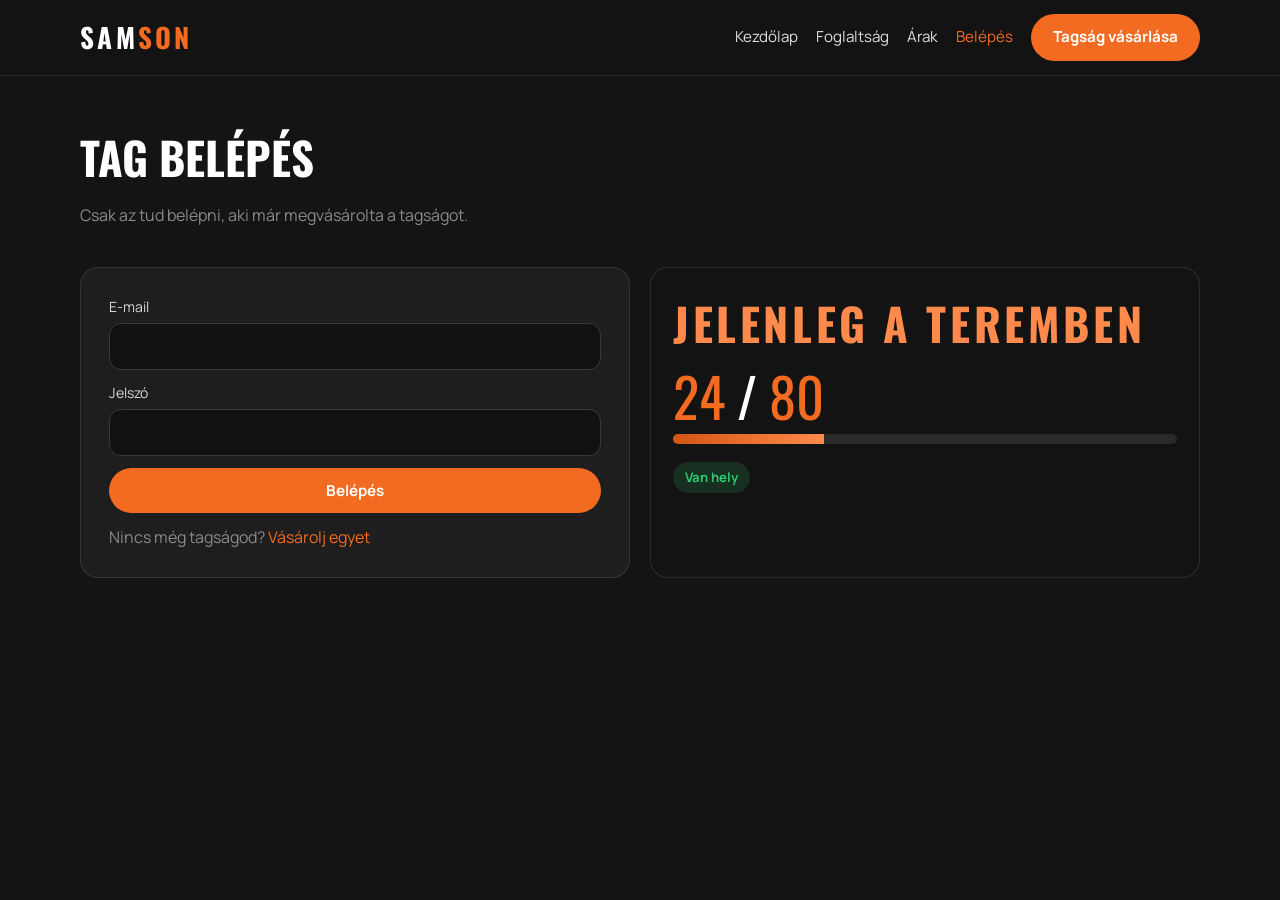
==== samson-gym/belepes.html @ 5b3808ea "1.0" ====
<!DOCTYPE html>
<html lang="hu">
  <head>
    <meta charset="UTF-8" />
    <meta name="viewport" content="width=device-width, initial-scale=1" />
    <title>Belépés | Samson</title>
    <link rel="preconnect" href="https://fonts.googleapis.com" />
    <link rel="preconnect" href="https://fonts.gstatic.com" crossorigin />
    <link
      href="https://fonts.googleapis.com/css2?family=Manrope:wght@400;600;700;800&family=Oswald:wght@500;700&display=swap"
      rel="stylesheet"
    />
    <link rel="stylesheet" href="css/style.css" />
  </head>
  <body>
    <header class="site-header">
      <div class="container header-inner">
        <a class="logo" href="index.html">SAM<span>SON</span></a>
        <nav>
          <a href="index.html">Kezdőlap</a>
          <a href="index.html#foglaltsag">Foglaltság</a>
          <a href="index.html#arak">Árak</a>
          <a class="active" href="belepes.html">Belépés</a>
          <a class="btn btn-primary" href="tagsag.html">Tagság vásárlása</a>
        </nav>
      </div>
    </header>

    <section class="page-hero">
      <div class="container">
        <h1 class="page-title">Tag belépés</h1>
        <p class="lead">Csak az tud belépni, aki már megvásárolta a tagságot.</p>
      </div>
    </section>

    <section class="section" style="padding-top: 0">
      <div class="container split">
        <form class="panel" id="login-form">
          <div id="login-alert" class="alert"></div>
          <label>E-mail
            <input name="email" type="email" required />
          </label>
          <label>Jelszó
            <input name="password" type="password" required />
          </label>
          <button class="btn btn-primary btn-block" type="submit">Belépés</button>
          <p class="lead" style="margin: 0">Nincs még tagságod? <a href="tagsag.html" style="color: var(--orange)">Vásárolj egyet</a></p>
        </form>
        <aside class="occupancy-card" style="margin: 0; max-width: none">
          <h2>Jelenleg a teremben</h2>
          <div class="occ-number"><span data-occ-count>0</span> / <span data-occ-cap>80</span></div>
          <div class="bar"><i data-occ-bar></i></div>
          <span data-occ-status class="status-pill status-ok">Van hely</span>
        </aside>
      </div>
    </section>
    <script src="js/app.js"></script>
  </body>
</html>
---- samson-gym/css/style.css ----
:root {
  --orange: #f26b21;
  --orange-dark: #d45512;
  --orange-soft: #ff8a4c;
  --ink: #141414;
  --ink-2: #1e1e1e;
  --muted: #8a8a8a;
  --paper: #f6f1ea;
  --white: #fff;
  --line: rgba(255, 255, 255, 0.1);
  --ok: #2ecc71;
  --danger: #e74c3c;
  --shadow: 0 20px 50px rgba(0, 0, 0, 0.35);
  --radius: 18px;
}

* {
  box-sizing: border-box;
  margin: 0;
  padding: 0;
}

html {
  scroll-behavior: smooth;
}

body {
  font-family: "Manrope", system-ui, sans-serif;
  background: var(--ink);
  color: var(--white);
  line-height: 1.5;
  min-height: 100vh;
}

img {
  max-width: 100%;
  display: block;
}

a {
  color: inherit;
  text-decoration: none;
}

.container {
  width: min(1120px, calc(100% - 40px));
  margin: 0 auto;
}

.site-header {
  position: sticky;
  top: 0;
  z-index: 40;
  background: rgba(20, 20, 20, 0.92);
  backdrop-filter: blur(12px);
  border-bottom: 1px solid var(--line);
}

.header-inner {
  display: flex;
  align-items: center;
  justify-content: space-between;
  gap: 16px;
  padding: 14px 0;
  flex-wrap: wrap;
}

.logo {
  font-family: "Oswald", sans-serif;
  font-size: 1.7rem;
  letter-spacing: 0.12em;
  font-weight: 700;
}

.logo span {
  color: var(--orange);
}

nav {
  display: flex;
  align-items: center;
  gap: 18px;
  flex-wrap: wrap;
}

nav a {
  color: #ddd;
  font-size: 0.95rem;
}

nav a:hover,
nav a.active {
  color: var(--orange);
}

.btn {
  display: inline-flex;
  align-items: center;
  justify-content: center;
  gap: 8px;
  border: 0;
  cursor: pointer;
  border-radius: 999px;
  padding: 12px 22px;
  font-weight: 700;
  font-family: inherit;
  font-size: 0.95rem;
  transition: 0.2s ease;
}

.btn-primary {
  background: var(--orange);
  color: var(--white);
}

.btn-primary:hover {
  background: var(--orange-dark);
  transform: translateY(-1px);
}

.btn-ghost {
  background: transparent;
  color: var(--white);
  border: 1px solid var(--line);
}

.btn-ghost:hover {
  border-color: var(--orange);
  color: var(--orange);
}

.btn-block {
  width: 100%;
}

.hero {
  position: relative;
  overflow: hidden;
  padding: 72px 0 56px;
  background:
    linear-gradient(120deg, rgba(20, 20, 20, 0.88), rgba(242, 107, 33, 0.35)),
    url("https://images.unsplash.com/photo-1534438327276-14e5300c3a48?auto=format&fit=crop&w=1600&q=80")
      center / cover no-repeat;
}

.hero h1 {
  font-family: "Oswald", sans-serif;
  font-size: clamp(2.6rem, 7vw, 5.2rem);
  line-height: 0.95;
  text-transform: uppercase;
  max-width: 14ch;
}

.hero p {
  margin: 18px 0 28px;
  max-width: 46ch;
  color: #f0e6dc;
  font-size: 1.08rem;
}

.hero-actions {
  display: flex;
  gap: 12px;
  flex-wrap: wrap;
}

.occupancy-card {
  margin-top: 36px;
  background: rgba(20, 20, 20, 0.78);
  border: 1px solid var(--line);
  border-radius: var(--radius);
  padding: 22px;
  max-width: 420px;
}

.occupancy-card h2 {
  font-size: 0.85rem;
  letter-spacing: 0.08em;
  text-transform: uppercase;
  color: var(--orange-soft);
}

.occ-number {
  font-family: "Oswald", sans-serif;
  font-size: 3.4rem;
  line-height: 1;
  margin: 6px 0;
}

.occ-number span {
  color: var(--orange);
}

.bar {
  height: 10px;
  background: #2a2a2a;
  border-radius: 999px;
  overflow: hidden;
  margin: 10px 0;
}

.bar > i {
  display: block;
  height: 100%;
  width: 0;
  background: linear-gradient(90deg, var(--orange-dark), var(--orange-soft));
  transition: width 0.4s ease;
}

.status-pill {
  display: inline-block;
  margin-top: 8px;
  padding: 6px 12px;
  border-radius: 999px;
  font-size: 0.82rem;
  font-weight: 700;
}

.status-ok {
  background: rgba(46, 204, 113, 0.15);
  color: var(--ok);
}

.status-busy {
  background: rgba(242, 107, 33, 0.18);
  color: var(--orange-soft);
}

.status-full {
  background: rgba(231, 76, 60, 0.18);
  color: #ff8b80;
}

.section {
  padding: 72px 0;
}

.section h2,
.page-title {
  font-family: "Oswald", sans-serif;
  text-transform: uppercase;
  font-size: clamp(1.8rem, 4vw, 2.8rem);
  margin-bottom: 12px;
}

.lead {
  color: var(--muted);
  max-width: 60ch;
  margin-bottom: 28px;
}

.split {
  display: grid;
  grid-template-columns: 1fr 1fr;
  gap: 20px;
}

.panel {
  background: var(--ink-2);
  border: 1px solid var(--line);
  border-radius: var(--radius);
  padding: 28px;
}

.panel.accent {
  background: linear-gradient(160deg, #f26b21, #b63d08);
}

.panel h3 {
  font-family: "Oswald", sans-serif;
  font-size: 1.7rem;
  text-transform: uppercase;
  margin-bottom: 10px;
}

.plans {
  display: grid;
  grid-template-columns: repeat(3, 1fr);
  gap: 18px;
}

.plan {
  background: var(--ink-2);
  border: 1px solid var(--line);
  border-radius: var(--radius);
  padding: 24px;
}

.plan.featured {
  border-color: var(--orange);
  box-shadow: 0 0 0 1px var(--orange);
}

.plan h3 {
  font-family: "Oswald", sans-serif;
  text-transform: uppercase;
}

.price {
  font-size: 1.8rem;
  font-weight: 800;
  margin: 10px 0 16px;
  color: var(--orange);
}

.plan ul {
  list-style: none;
  color: #cfcfcf;
  margin-bottom: 20px;
}

.plan li {
  padding: 6px 0;
  border-bottom: 1px solid var(--line);
}

.hours {
  display: grid;
  grid-template-columns: 1fr 1fr;
  gap: 18px;
}

.info-row {
  display: flex;
  justify-content: space-between;
  padding: 10px 0;
  border-bottom: 1px solid var(--line);
}

form {
  display: grid;
  gap: 12px;
}

label {
  font-size: 0.88rem;
  color: #d8d8d8;
}

input,
select {
  width: 100%;
  margin-top: 6px;
  padding: 12px 14px;
  border-radius: 12px;
  border: 1px solid #3a3a3a;
  background: #111;
  color: white;
  font: inherit;
}

.alert {
  padding: 12px 14px;
  border-radius: 12px;
  margin-bottom: 14px;
  display: none;
}

.alert.show {
  display: block;
}

.alert.ok {
  background: rgba(46, 204, 113, 0.15);
  color: #8ff0b5;
}

.alert.err {
  background: rgba(231, 76, 60, 0.16);
  color: #ffb3ab;
}

.page-hero {
  padding: 48px 0 12px;
}

.hidden-auth {
  display: none;
}

footer {
  border-top: 1px solid var(--line);
  padding: 28px 0 40px;
  color: var(--muted);
}

.footer-grid {
  display: flex;
  justify-content: space-between;
  gap: 16px;
  flex-wrap: wrap;
}

@media (max-width: 800px) {
  .split,
  .plans,
  .hours {
    grid-template-columns: 1fr;
  }

  nav {
    width: 100%;
    gap: 10px;
  }

  nav a {
    font-size: 0.85rem;
  }

  .btn {
    padding: 10px 16px;
  }
}
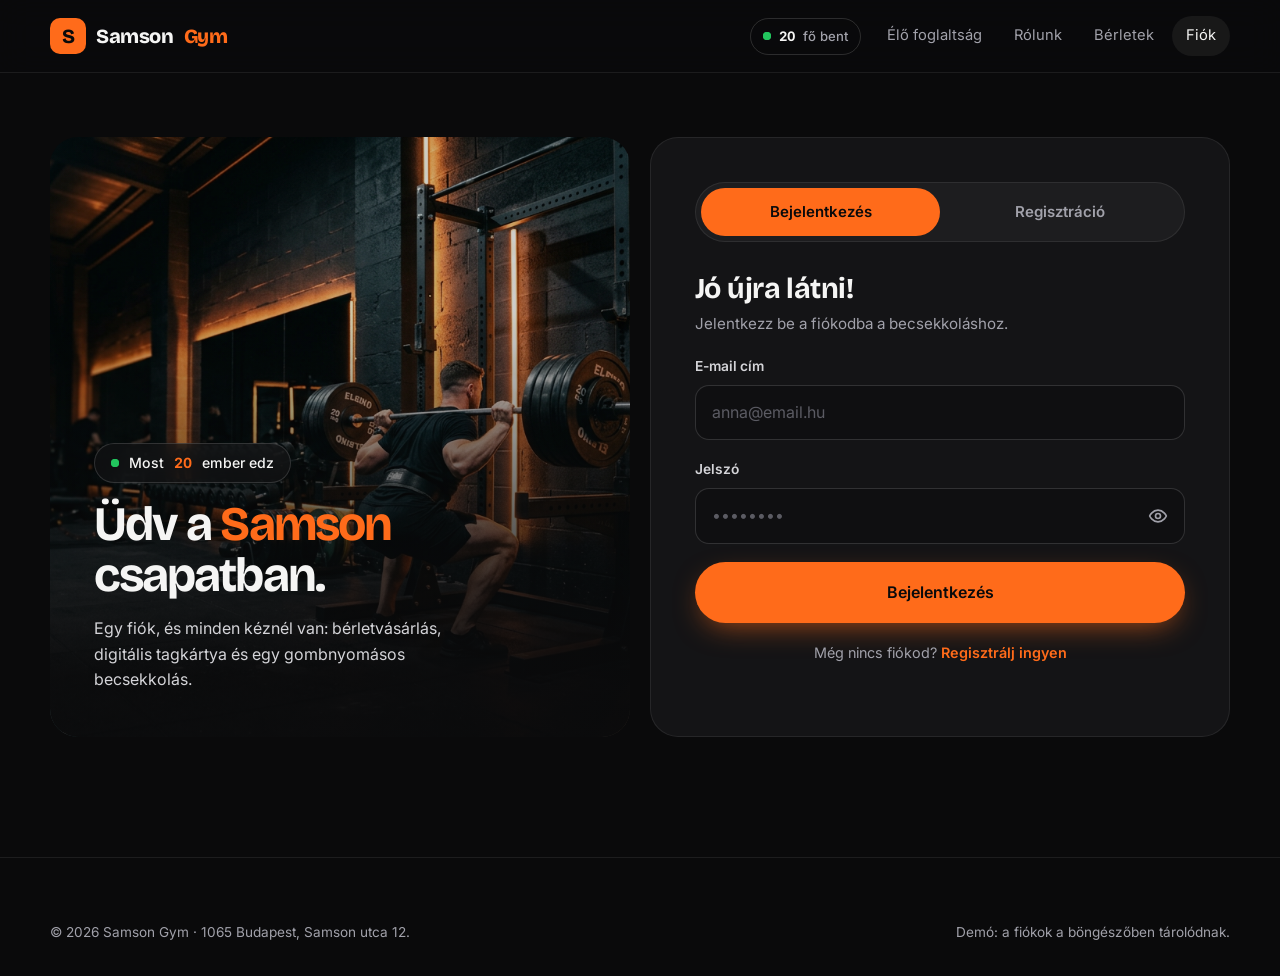
==== commit ec89c891: "feat: revamp homepage with login/register forms and dynamic content Co-authored-by: m1l4n99 <1442407" ====
--- a/samson-gym/belepes.html
+++ b/samson-gym/belepes.html
@@ -3,57 +3,119 @@
   <head>
     <meta charset="UTF-8" />
     <meta name="viewport" content="width=device-width, initial-scale=1" />
-    <title>Belépés | Samson</title>
+    <meta name="theme-color" content="#0a0a0b" />
+    <meta name="description" content="Jelentkezz be vagy regisztrálj a Samson Gym fiókodba." />
+    <title>Bejelentkezés és regisztráció | Samson Gym</title>
     <link rel="preconnect" href="https://fonts.googleapis.com" />
     <link rel="preconnect" href="https://fonts.gstatic.com" crossorigin />
-    <link
-      href="https://fonts.googleapis.com/css2?family=Manrope:wght@400;600;700;800&family=Oswald:wght@500;700&display=swap"
-      rel="stylesheet"
-    />
+    <link href="https://fonts.googleapis.com/css2?family=Bricolage+Grotesque:opsz,wght@12..96,600;12..96,700;12..96,800&family=Inter:wght@400;500;600;700;800&display=swap" rel="stylesheet" />
     <link rel="stylesheet" href="css/style.css" />
+    <script src="js/app.js" defer></script>
   </head>
   <body>
-    <header class="site-header">
+    <header class="site-header solid" data-header>
       <div class="container header-inner">
-        <a class="logo" href="index.html">SAM<span>SON</span></a>
-        <nav>
-          <a href="index.html">Kezdőlap</a>
-          <a href="index.html#foglaltsag">Foglaltság</a>
-          <a href="index.html#arak">Árak</a>
-          <a class="active" href="belepes.html">Belépés</a>
-          <a class="btn btn-primary" href="tagsag.html">Tagság vásárlása</a>
+        <a class="logo" href="index.html" aria-label="Samson Gym kezdőlap">
+          <span class="logo-mark" aria-hidden="true">S</span>Samson<span class="logo-accent">Gym</span>
+        </a>
+        <a class="nav-live" href="index.html#elo" aria-label="Élő foglaltság">
+          <i class="dot" aria-hidden="true"></i><strong data-occ-count>20</strong><span class="nav-live-text">fő bent</span>
+        </a>
+        <button class="nav-toggle" type="button" aria-label="Menü megnyitása" aria-expanded="false" aria-controls="main-nav" data-nav-toggle>
+          <span></span><span></span>
+        </button>
+        <nav id="main-nav" class="main-nav" aria-label="Fő navigáció">
+          <a href="index.html#elo">Élő foglaltság</a>
+          <a href="index.html#rolunk">Rólunk</a>
+          <a href="tagsag.html">Bérletek</a>
+          <a href="belepes.html" aria-current="page">Fiók</a>
         </nav>
       </div>
     </header>
 
-    <section class="page-hero">
-      <div class="container">
-        <h1 class="page-title">Tag belépés</h1>
-        <p class="lead">Csak az tud belépni, aki már megvásárolta a tagságot.</p>
+    <main class="page">
+      <div class="container auth-wrap" data-auth data-active="login">
+        <aside class="auth-aside">
+          <img src="images/hero.png" alt="" />
+          <span class="eyebrow-pill" style="width: fit-content"><i class="dot" aria-hidden="true"></i>Most <strong data-occ-count>20</strong> ember edz</span>
+          <h2>Üdv a <span class="text-orange">Samson</span> csapatban.</h2>
+          <p>Egy fiók, és minden kéznél van: bérletvásárlás, digitális tagkártya és egy gombnyomásos becsekkolás.</p>
+        </aside>
+
+        <section class="auth-card" aria-label="Fiók">
+          <div class="tabs" role="tablist" aria-label="Bejelentkezés vagy regisztráció">
+            <button class="tab" type="button" role="tab" id="tab-login" aria-controls="login-form" aria-selected="true" data-tab="login">Bejelentkezés</button>
+            <button class="tab" type="button" role="tab" id="tab-register" aria-controls="register-form" aria-selected="false" tabindex="-1" data-tab="register">Regisztráció</button>
+          </div>
+
+          <form id="login-form" class="form tab-panel" role="tabpanel" aria-labelledby="tab-login" data-panel="login">
+            <h1 class="form-title">Jó újra látni!</h1>
+            <p class="form-sub">Jelentkezz be a fiókodba a becsekkoláshoz.</p>
+            <div class="alert" role="alert" data-alert hidden></div>
+            <div class="field">
+              <label for="login-email">E-mail cím</label>
+              <input class="input" id="login-email" name="email" type="email" autocomplete="email" placeholder="anna@email.hu" required />
+            </div>
+            <div class="field">
+              <label for="login-password">Jelszó</label>
+              <div class="input-wrap">
+                <input class="input" id="login-password" name="password" type="password" autocomplete="current-password" placeholder="••••••••" required />
+                <button class="pass-toggle" type="button" aria-label="Jelszó megjelenítése" aria-pressed="false" data-toggle-pass>
+                  <svg class="i" viewBox="0 0 24 24" fill="none" stroke="currentColor" stroke-width="2" stroke-linecap="round" stroke-linejoin="round" aria-hidden="true"><path d="M2 12s3-7 10-7 10 7 10 7-3 7-10 7-10-7-10-7Z" /><circle cx="12" cy="12" r="3" /></svg>
+                </button>
+              </div>
+            </div>
+            <button class="btn btn-primary btn-lg btn-block" type="submit">Bejelentkezés</button>
+            <p class="form-foot">Még nincs fiókod? <a class="link" href="#regisztracio" data-switch="register">Regisztrálj ingyen</a></p>
+          </form>
+
+          <form id="register-form" class="form tab-panel" role="tabpanel" aria-labelledby="tab-register" data-panel="register" hidden>
+            <h1 class="form-title">Hozd létre a fiókod</h1>
+            <p class="form-sub">Ingyenes, és kevesebb mint egy perc.</p>
+            <div class="alert" role="alert" data-alert hidden></div>
+            <div class="field">
+              <label for="reg-name">Teljes név</label>
+              <input class="input" id="reg-name" name="name" type="text" autocomplete="name" placeholder="Kovács Anna" required />
+            </div>
+            <div class="field">
+              <label for="reg-email">E-mail cím</label>
+              <input class="input" id="reg-email" name="email" type="email" autocomplete="email" placeholder="anna@email.hu" required />
+            </div>
+            <div class="field-row">
+              <div class="field">
+                <label for="reg-password">Jelszó</label>
+                <div class="input-wrap">
+                  <input class="input" id="reg-password" name="password" type="password" autocomplete="new-password" minlength="8" placeholder="Min. 8 karakter" required aria-describedby="strength-label" />
+                  <button class="pass-toggle" type="button" aria-label="Jelszó megjelenítése" aria-pressed="false" data-toggle-pass>
+                    <svg class="i" viewBox="0 0 24 24" fill="none" stroke="currentColor" stroke-width="2" stroke-linecap="round" stroke-linejoin="round" aria-hidden="true"><path d="M2 12s3-7 10-7 10 7 10 7-3 7-10 7-10-7-10-7Z" /><circle cx="12" cy="12" r="3" /></svg>
+                  </button>
+                </div>
+              </div>
+              <div class="field">
+                <label for="reg-password2">Jelszó újra</label>
+                <input class="input" id="reg-password2" name="password2" type="password" autocomplete="new-password" placeholder="Ismételd meg" required />
+              </div>
+            </div>
+            <div>
+              <div class="strength" data-strength data-score="0" aria-hidden="true"><i></i><i></i><i></i><i></i></div>
+              <p class="hint" id="strength-label" data-strength-label style="margin-top: 8px">Legalább 8 karakter, kis- és nagybetű, szám.</p>
+            </div>
+            <label class="checkbox">
+              <input type="checkbox" name="terms" required />
+              <span>Elfogadom a házirendet és az adatkezelési tájékoztatót.</span>
+            </label>
+            <button class="btn btn-primary btn-lg btn-block" type="submit">Fiók létrehozása</button>
+            <p class="form-foot">Már van fiókod? <a class="link" href="#bejelentkezes" data-switch="login">Jelentkezz be</a></p>
+          </form>
+        </section>
       </div>
-    </section>
+    </main>
 
-    <section class="section" style="padding-top: 0">
-      <div class="container split">
-        <form class="panel" id="login-form">
-          <div id="login-alert" class="alert"></div>
-          <label>E-mail
-            <input name="email" type="email" required />
-          </label>
-          <label>Jelszó
-            <input name="password" type="password" required />
-          </label>
-          <button class="btn btn-primary btn-block" type="submit">Belépés</button>
-          <p class="lead" style="margin: 0">Nincs még tagságod? <a href="tagsag.html" style="color: var(--orange)">Vásárolj egyet</a></p>
-        </form>
-        <aside class="occupancy-card" style="margin: 0; max-width: none">
-          <h2>Jelenleg a teremben</h2>
-          <div class="occ-number"><span data-occ-count>0</span> / <span data-occ-cap>80</span></div>
-          <div class="bar"><i data-occ-bar></i></div>
-          <span data-occ-status class="status-pill status-ok">Van hely</span>
-        </aside>
+    <footer class="site-footer">
+      <div class="container footer-bottom" style="margin-top: 0; border: 0; padding-top: 0">
+        <span>© <span data-year>2026</span> Samson Gym · 1065 Budapest, Samson utca 12.</span>
+        <span>Demó: a fiókok a böngészőben tárolódnak.</span>
       </div>
-    </section>
-    <script src="js/app.js"></script>
+    </footer>
   </body>
 </html>
--- a/samson-gym/css/style.css
+++ b/samson-gym/css/style.css
@@ -1,35 +1,46 @@
 :root {
-  --orange: #f26b21;
-  --orange-dark: #d45512;
-  --orange-soft: #ff8a4c;
-  --ink: #141414;
-  --ink-2: #1e1e1e;
-  --muted: #8a8a8a;
-  --paper: #f6f1ea;
-  --white: #fff;
-  --line: rgba(255, 255, 255, 0.1);
-  --ok: #2ecc71;
-  --danger: #e74c3c;
-  --shadow: 0 20px 50px rgba(0, 0, 0, 0.35);
-  --radius: 18px;
-}
-
-* {
+  --bg: #0a0a0b;
+  --surface: #141416;
+  --line: rgba(255, 255, 255, 0.08);
+  --line-2: rgba(255, 255, 255, 0.14);
+  --text: #f5f5f4;
+  --muted: #a1a1aa;
+  --orange: #ff6b1a;
+  --orange-2: #ff8f4d;
+  --orange-deep: #e2550a;
+  --green: #22c55e;
+  --red: #ef4444;
+  --radius: 22px;
+  --font-head: "Bricolage Grotesque", system-ui, sans-serif;
+  --font-body: "Inter", system-ui, sans-serif;
+  --ease: cubic-bezier(0.2, 0.8, 0.2, 1);
+}
+
+*,
+*::before,
+*::after {
   box-sizing: border-box;
   margin: 0;
   padding: 0;
 }
 
+[hidden] {
+  display: none !important;
+}
+
 html {
   scroll-behavior: smooth;
+  -webkit-text-size-adjust: 100%;
 }
 
 body {
-  font-family: "Manrope", system-ui, sans-serif;
-  background: var(--ink);
-  color: var(--white);
-  line-height: 1.5;
+  font-family: var(--font-body);
+  background: var(--bg);
+  color: var(--text);
+  line-height: 1.6;
   min-height: 100vh;
+  overflow-x: hidden;
+  -webkit-font-smoothing: antialiased;
 }
 
 img {
@@ -42,372 +53,2231 @@
   text-decoration: none;
 }
 
+button {
+  font: inherit;
+  color: inherit;
+  cursor: pointer;
+  background: none;
+  border: 0;
+}
+
+:focus-visible {
+  outline: 2px solid var(--orange);
+  outline-offset: 3px;
+  border-radius: 6px;
+}
+
 .container {
-  width: min(1120px, calc(100% - 40px));
-  margin: 0 auto;
-}
-
+  width: min(1180px, 100% - 40px);
+  margin-inline: auto;
+}
+
+.sr-only {
+  position: absolute;
+  width: 1px;
+  height: 1px;
+  padding: 0;
+  margin: -1px;
+  overflow: hidden;
+  clip: rect(0, 0, 0, 0);
+  white-space: nowrap;
+  border: 0;
+}
+
+h1,
+h2,
+h3 {
+  font-family: var(--font-head);
+  line-height: 1.05;
+  letter-spacing: -0.02em;
+  font-weight: 700;
+  text-wrap: balance;
+}
+
+.i {
+  width: 20px;
+  height: 20px;
+  flex-shrink: 0;
+}
+
+.eyebrow {
+  display: inline-flex;
+  align-items: center;
+  gap: 8px;
+  font-size: 0.78rem;
+  font-weight: 600;
+  letter-spacing: 0.14em;
+  text-transform: uppercase;
+  color: var(--orange-2);
+}
+
+.eyebrow-pill {
+  display: inline-flex;
+  align-items: center;
+  gap: 10px;
+  padding: 8px 16px;
+  border-radius: 999px;
+  border: 1px solid var(--line-2);
+  background: rgba(20, 20, 22, 0.6);
+  backdrop-filter: blur(10px);
+  font-size: 0.88rem;
+  font-weight: 500;
+}
+
+.eyebrow-pill strong {
+  color: var(--orange);
+  font-variant-numeric: tabular-nums;
+}
+
+.section {
+  padding: clamp(72px, 10vw, 120px) 0;
+}
+
+.section-head {
+  display: flex;
+  flex-direction: column;
+  gap: 14px;
+  max-width: 640px;
+  margin-bottom: 48px;
+}
+
+.section-head h2 {
+  font-size: clamp(2rem, 5vw, 3.4rem);
+}
+
+.section-head p {
+  color: var(--muted);
+  font-size: 1.05rem;
+}
+
+.text-orange {
+  color: var(--orange);
+}
+
+.muted {
+  color: var(--muted);
+}
+
+/* Buttons */
+.btn {
+  display: inline-flex;
+  align-items: center;
+  justify-content: center;
+  gap: 10px;
+  padding: 14px 24px;
+  border-radius: 999px;
+  font-weight: 600;
+  font-size: 0.95rem;
+  transition: transform 0.2s, background 0.2s, border-color 0.2s, box-shadow 0.2s, color 0.2s;
+  white-space: nowrap;
+}
+
+.btn-primary {
+  background: var(--orange);
+  color: #0a0a0b;
+  box-shadow: 0 10px 30px -10px rgba(255, 107, 26, 0.7);
+}
+
+.btn-primary:hover {
+  background: var(--orange-2);
+  transform: translateY(-2px);
+}
+
+.btn-ghost {
+  border: 1px solid var(--line-2);
+  color: var(--text);
+  background: rgba(10, 10, 11, 0.3);
+}
+
+.btn-ghost:hover {
+  border-color: var(--orange);
+  color: var(--orange);
+}
+
+.btn-dark {
+  background: #0a0a0b;
+  color: var(--text);
+}
+
+.btn-dark:hover {
+  background: #1f1f22;
+  transform: translateY(-2px);
+}
+
+.btn-sm {
+  padding: 10px 18px;
+  font-size: 0.88rem;
+}
+
+.btn-lg {
+  padding: 18px 30px;
+  font-size: 1rem;
+}
+
+.btn-block {
+  width: 100%;
+}
+
+.btn:disabled {
+  opacity: 0.45;
+  cursor: not-allowed;
+  transform: none;
+  box-shadow: none;
+}
+
+.btn .i {
+  width: 18px;
+  height: 18px;
+}
+
+/* Header */
 .site-header {
   position: sticky;
   top: 0;
-  z-index: 40;
-  background: rgba(20, 20, 20, 0.92);
-  backdrop-filter: blur(12px);
-  border-bottom: 1px solid var(--line);
+  z-index: 50;
+  border-bottom: 1px solid transparent;
+  transition: background 0.3s, border-color 0.3s;
+}
+
+.site-header.scrolled,
+.site-header.open,
+.site-header.solid {
+  background: rgba(10, 10, 11, 0.82);
+  backdrop-filter: blur(16px);
+  -webkit-backdrop-filter: blur(16px);
+  border-color: var(--line);
 }
 
 .header-inner {
   display: flex;
   align-items: center;
+  gap: 12px;
+  height: 72px;
+}
+
+.logo {
+  display: flex;
+  align-items: center;
+  gap: 10px;
+  font-family: var(--font-head);
+  font-weight: 800;
+  font-size: 1.25rem;
+  letter-spacing: -0.02em;
+  margin-right: auto;
+}
+
+.logo-mark {
+  display: grid;
+  place-items: center;
+  width: 36px;
+  height: 36px;
+  border-radius: 10px;
+  background: var(--orange);
+  color: #0a0a0b;
+  font-weight: 800;
+}
+
+.logo-accent {
+  color: var(--orange);
+}
+
+.main-nav {
+  display: flex;
+  align-items: center;
+  gap: 4px;
+}
+
+.main-nav a:not(.btn),
+.main-nav button:not(.btn) {
+  padding: 8px 14px;
+  border-radius: 999px;
+  font-size: 0.92rem;
+  color: var(--muted);
+  transition: color 0.2s, background 0.2s;
+}
+
+.main-nav a:not(.btn):hover,
+.main-nav a[aria-current="page"] {
+  color: var(--text);
+  background: rgba(255, 255, 255, 0.06);
+}
+
+.main-nav .btn {
+  margin-left: 8px;
+}
+
+.nav-live {
+  display: inline-flex;
+  align-items: center;
+  gap: 8px;
+  padding: 7px 12px;
+  border-radius: 999px;
+  border: 1px solid var(--line-2);
+  font-size: 0.82rem;
+  font-weight: 500;
+  color: var(--muted);
+  font-variant-numeric: tabular-nums;
+}
+
+.nav-live strong {
+  color: var(--text);
+}
+
+.dot {
+  width: 8px;
+  height: 8px;
+  border-radius: 50%;
+  background: var(--green);
+  position: relative;
+  display: inline-block;
+  flex-shrink: 0;
+}
+
+.dot::after {
+  content: "";
+  position: absolute;
+  inset: 0;
+  border-radius: 50%;
+  background: inherit;
+  animation: ping 1.8s cubic-bezier(0, 0, 0.2, 1) infinite;
+}
+
+.dot.off {
+  background: var(--muted);
+}
+
+.dot.off::after {
+  display: none;
+}
+
+@keyframes ping {
+  75%,
+  100% {
+    transform: scale(2.6);
+    opacity: 0;
+  }
+}
+
+.nav-toggle {
+  display: none;
+  width: 44px;
+  height: 44px;
+  border-radius: 12px;
+  border: 1px solid var(--line-2);
+  flex-direction: column;
+  align-items: center;
+  justify-content: center;
+  gap: 6px;
+}
+
+.nav-toggle span {
+  width: 18px;
+  height: 2px;
+  background: var(--text);
+  border-radius: 2px;
+  transition: transform 0.3s var(--ease);
+}
+
+.open .nav-toggle span:first-child {
+  transform: translateY(4px) rotate(45deg);
+}
+
+.open .nav-toggle span:last-child {
+  transform: translateY(-4px) rotate(-45deg);
+}
+
+/* Hero */
+.hero {
+  position: relative;
+  margin-top: -72px;
+  padding: calc(72px + clamp(48px, 8vw, 104px)) 0 clamp(56px, 8vw, 104px);
+  overflow: hidden;
+  isolation: isolate;
+}
+
+.hero-bg {
+  position: absolute;
+  inset: 0;
+  z-index: -2;
+}
+
+.hero-bg img {
+  width: 100%;
+  height: 100%;
+  object-fit: cover;
+  object-position: 70% center;
+}
+
+.hero::before {
+  content: "";
+  position: absolute;
+  inset: 0;
+  z-index: -1;
+  background:
+    linear-gradient(90deg, rgba(10, 10, 11, 0.96) 0%, rgba(10, 10, 11, 0.78) 50%, rgba(10, 10, 11, 0.4) 100%),
+    linear-gradient(0deg, var(--bg) 0%, transparent 35%);
+}
+
+.hero-grid {
+  display: grid;
+  grid-template-columns: 1.25fr 0.85fr;
+  gap: 48px;
+  align-items: center;
+}
+
+.hero h1 {
+  font-size: clamp(2.8rem, 7.5vw, 5.8rem);
+  letter-spacing: -0.045em;
+  line-height: 0.95;
+  margin: 24px 0;
+}
+
+.hero h1 em {
+  font-style: normal;
+  color: var(--orange);
+}
+
+.hero-lead {
+  font-size: 1.12rem;
+  color: #d4d4d8;
+  max-width: 48ch;
+  margin-bottom: 32px;
+}
+
+.hero-actions {
+  display: flex;
+  flex-wrap: wrap;
+  gap: 12px;
+}
+
+.hero-stats {
+  display: flex;
+  gap: 40px;
+  margin-top: 56px;
+  flex-wrap: wrap;
+}
+
+.hero-stats strong {
+  display: block;
+  font-family: var(--font-head);
+  font-size: 1.8rem;
+  letter-spacing: -0.02em;
+}
+
+.hero-stats span {
+  font-size: 0.85rem;
+  color: var(--muted);
+}
+
+/* Live card */
+.live-card {
+  position: relative;
+  background: rgba(20, 20, 22, 0.72);
+  backdrop-filter: blur(20px);
+  -webkit-backdrop-filter: blur(20px);
+  border: 1px solid var(--line-2);
+  border-radius: 28px;
+  padding: 28px;
+  box-shadow: 0 30px 80px -20px rgba(0, 0, 0, 0.7);
+}
+
+.live-card::before {
+  content: "";
+  position: absolute;
+  inset: -1px;
+  border-radius: inherit;
+  padding: 1px;
+  background: linear-gradient(140deg, rgba(255, 107, 26, 0.7), transparent 45%);
+  -webkit-mask: linear-gradient(#000 0 0) content-box, linear-gradient(#000 0 0);
+  -webkit-mask-composite: xor;
+  mask-composite: exclude;
+  pointer-events: none;
+}
+
+.live-card-head {
+  display: flex;
+  justify-content: space-between;
+  align-items: center;
+  gap: 12px;
+  margin-bottom: 16px;
+}
+
+.live-badge {
+  display: inline-flex;
+  align-items: center;
+  gap: 8px;
+  font-size: 0.75rem;
+  font-weight: 700;
+  letter-spacing: 0.12em;
+  text-transform: uppercase;
+}
+
+.gauge {
+  position: relative;
+  width: min(230px, 100%);
+  aspect-ratio: 1;
+  margin: 0 auto 20px;
+}
+
+.gauge svg {
+  width: 100%;
+  height: 100%;
+  transform: rotate(-90deg);
+}
+
+.gauge circle {
+  fill: none;
+  stroke-width: 9;
+}
+
+.gauge-track {
+  stroke: rgba(255, 255, 255, 0.07);
+}
+
+.gauge-fill {
+  stroke: var(--orange);
+  stroke-linecap: round;
+  stroke-dasharray: 339.3;
+  stroke-dashoffset: 339.3;
+  transition: stroke-dashoffset 0.9s var(--ease);
+  filter: drop-shadow(0 0 8px rgba(255, 107, 26, 0.5));
+}
+
+.gauge-center {
+  position: absolute;
+  inset: 0;
+  display: flex;
+  flex-direction: column;
+  align-items: center;
+  justify-content: center;
+}
+
+.gauge-center strong {
+  font-family: var(--font-head);
+  font-size: 4.4rem;
+  line-height: 1;
+  letter-spacing: -0.04em;
+  font-variant-numeric: tabular-nums;
+}
+
+.gauge-center > span {
+  color: var(--muted);
+  font-size: 0.9rem;
+}
+
+.count-wrap {
+  position: relative;
+  display: inline-block;
+}
+
+.bump {
+  display: inline-block;
+  animation: bump 0.55s var(--ease);
+}
+
+@keyframes bump {
+  40% {
+    transform: scale(1.14);
+    color: var(--orange);
+  }
+}
+
+.floaters {
+  position: absolute;
+  top: 0;
+  right: -8px;
+  width: 0;
+  height: 0;
+}
+
+.floater {
+  position: absolute;
+  left: 0;
+  top: 0;
+  font-family: var(--font-body);
+  font-weight: 800;
+  font-size: 1.05rem;
+  letter-spacing: 0;
+  animation: floatUp 1.6s ease-out forwards;
+  pointer-events: none;
+  white-space: nowrap;
+}
+
+.floater.up {
+  color: #4ade80;
+}
+
+.floater.down {
+  color: #f87171;
+}
+
+@keyframes floatUp {
+  0% {
+    opacity: 0;
+    transform: translateY(14px);
+  }
+  15% {
+    opacity: 1;
+  }
+  100% {
+    opacity: 0;
+    transform: translateY(-36px);
+  }
+}
+
+.status-pill {
+  display: inline-flex;
+  align-items: center;
+  gap: 8px;
+  padding: 6px 14px;
+  border-radius: 999px;
+  font-size: 0.82rem;
+  font-weight: 700;
+  background: rgba(34, 197, 94, 0.12);
+  color: #4ade80;
+}
+
+.status-pill[data-state="busy"] {
+  background: rgba(255, 107, 26, 0.14);
+  color: var(--orange-2);
+}
+
+.status-pill[data-state="full"] {
+  background: rgba(239, 68, 68, 0.14);
+  color: #f87171;
+}
+
+.live-card .status-pill {
+  display: flex;
+  width: fit-content;
+  margin: 0 auto;
+}
+
+.live-meta {
+  display: grid;
+  grid-template-columns: 1fr 1fr;
+  gap: 12px;
+  margin-top: 20px;
+}
+
+.live-meta div {
+  background: rgba(255, 255, 255, 0.04);
+  border: 1px solid var(--line);
+  border-radius: 14px;
+  padding: 12px 14px;
+}
+
+.live-meta span {
+  display: block;
+  font-size: 0.75rem;
+  color: var(--muted);
+}
+
+.live-meta strong {
+  font-family: var(--font-head);
+  font-size: 1.35rem;
+  font-variant-numeric: tabular-nums;
+}
+
+/* Marquee */
+.marquee {
+  border-block: 1px solid var(--line);
+  background: var(--surface);
+  overflow: hidden;
+  padding: 18px 0;
+}
+
+.marquee-track {
+  display: flex;
+  width: max-content;
+  animation: marquee 32s linear infinite;
+}
+
+.marquee-group {
+  display: flex;
+  gap: 48px;
+  padding-right: 48px;
+}
+
+.marquee-group span {
+  display: inline-flex;
+  align-items: center;
+  gap: 48px;
+  font-family: var(--font-head);
+  font-size: 1.15rem;
+  font-weight: 600;
+  color: var(--muted);
+  white-space: nowrap;
+}
+
+.marquee-group span::after {
+  content: "";
+  width: 8px;
+  height: 8px;
+  background: var(--orange);
+  border-radius: 2px;
+  transform: rotate(45deg);
+}
+
+@keyframes marquee {
+  to {
+    transform: translateX(-50%);
+  }
+}
+
+/* Cards */
+.card {
+  background: var(--surface);
+  border: 1px solid var(--line);
+  border-radius: var(--radius);
+  padding: clamp(22px, 3vw, 30px);
+}
+
+.card h3 {
+  font-size: 1.35rem;
+  margin-bottom: 6px;
+}
+
+.card-sub {
+  color: var(--muted);
+  font-size: 0.92rem;
+  margin-bottom: 22px;
+}
+
+.card-head {
+  display: flex;
+  justify-content: space-between;
+  align-items: flex-start;
+  gap: 16px;
+}
+
+.live-grid {
+  display: grid;
+  grid-template-columns: 1fr 1.2fr;
+  gap: 20px;
+}
+
+.feed {
+  list-style: none;
+  display: flex;
+  flex-direction: column;
+  gap: 8px;
+}
+
+.feed li {
+  display: flex;
+  align-items: center;
+  gap: 12px;
+  padding: 11px 14px;
+  border-radius: 14px;
+  background: rgba(255, 255, 255, 0.03);
+  border: 1px solid var(--line);
+}
+
+.feed li.fresh {
+  animation: slideIn 0.5s var(--ease);
+}
+
+@keyframes slideIn {
+  from {
+    opacity: 0;
+    transform: translateY(-10px);
+  }
+}
+
+.feed-delta {
+  display: grid;
+  place-items: center;
+  width: 34px;
+  height: 34px;
+  border-radius: 10px;
+  font-weight: 800;
+  font-size: 0.85rem;
+  flex-shrink: 0;
+}
+
+.feed-delta.up {
+  background: rgba(34, 197, 94, 0.12);
+  color: #4ade80;
+}
+
+.feed-delta.down {
+  background: rgba(239, 68, 68, 0.12);
+  color: #f87171;
+}
+
+.feed-text {
+  flex: 1;
+  font-size: 0.92rem;
+}
+
+.feed time {
+  font-size: 0.8rem;
+  color: var(--muted);
+  font-variant-numeric: tabular-nums;
+}
+
+.feed-empty {
+  justify-content: center;
+  color: var(--muted);
+  font-size: 0.9rem;
+}
+
+.peak {
+  display: flex;
+  align-items: stretch;
+  gap: 5px;
+  height: 220px;
+  padding-top: 28px;
+}
+
+.peak-col {
+  flex: 1;
+  display: flex;
+  flex-direction: column;
+  align-items: center;
+  gap: 8px;
+  min-width: 0;
+}
+
+.peak-bar-wrap {
+  flex: 1;
+  width: 100%;
+  display: flex;
+  align-items: flex-end;
+}
+
+.peak-bar {
+  position: relative;
+  width: 100%;
+  height: var(--h);
+  border-radius: 6px 6px 3px 3px;
+  background: rgba(255, 255, 255, 0.1);
+  transition: background 0.2s;
+}
+
+.peak-col:hover .peak-bar {
+  background: rgba(255, 255, 255, 0.2);
+}
+
+.peak-col.now .peak-bar {
+  background: linear-gradient(180deg, var(--orange-2), var(--orange-deep));
+}
+
+.peak-col.now .peak-bar::before {
+  content: "Most";
+  position: absolute;
+  top: -24px;
+  left: 50%;
+  transform: translateX(-50%);
+  font-size: 0.7rem;
+  font-weight: 700;
+  color: var(--orange);
+}
+
+.peak-label {
+  font-size: 0.7rem;
+  color: var(--muted);
+  height: 14px;
+  font-variant-numeric: tabular-nums;
+}
+
+.peak-tip {
+  display: flex;
+  align-items: center;
+  gap: 10px;
+  margin-top: 20px;
+  padding: 14px 16px;
+  border-radius: 14px;
+  background: rgba(255, 107, 26, 0.08);
+  border: 1px solid rgba(255, 107, 26, 0.2);
+  font-size: 0.9rem;
+}
+
+.peak-tip .i {
+  color: var(--orange);
+}
+
+/* Bento */
+.bento {
+  display: grid;
+  grid-template-columns: repeat(3, 1fr);
+  grid-auto-rows: minmax(240px, auto);
+  gap: 20px;
+}
+
+.bento-item {
+  position: relative;
+  overflow: hidden;
+  background: var(--surface);
+  border: 1px solid var(--line);
+  border-radius: var(--radius);
+  padding: 28px;
+  display: flex;
+  flex-direction: column;
+  justify-content: flex-end;
+  gap: 8px;
+  transition: border-color 0.3s, transform 0.4s var(--ease);
+}
+
+.bento-item:hover {
+  border-color: rgba(255, 107, 26, 0.4);
+  transform: translateY(-4px);
+}
+
+.bento-item.wide {
+  grid-column: span 2;
+}
+
+.bento-item.tall {
+  grid-row: span 2;
+}
+
+.bento-item.image img {
+  position: absolute;
+  inset: 0;
+  width: 100%;
+  height: 100%;
+  object-fit: cover;
+  transition: transform 0.8s var(--ease);
+}
+
+.bento-item.image:hover img {
+  transform: scale(1.05);
+}
+
+.bento-item.image::after {
+  content: "";
+  position: absolute;
+  inset: 0;
+  background: linear-gradient(0deg, rgba(10, 10, 11, 0.95), rgba(10, 10, 11, 0.05) 60%);
+}
+
+.bento-item > *:not(img) {
+  position: relative;
+  z-index: 1;
+}
+
+.bento-icon {
+  width: 48px;
+  height: 48px;
+  border-radius: 14px;
+  display: grid;
+  place-items: center;
+  background: rgba(255, 107, 26, 0.12);
+  color: var(--orange);
+  margin-bottom: auto;
+}
+
+.bento-item h3 {
+  font-size: 1.45rem;
+}
+
+.bento-item p {
+  color: var(--muted);
+  font-size: 0.95rem;
+  max-width: 46ch;
+}
+
+.bento-item.accent {
+  background: var(--orange);
+  color: #0a0a0b;
+  border-color: var(--orange);
+}
+
+.bento-item.accent p {
+  color: rgba(10, 10, 11, 0.75);
+}
+
+.big-number {
+  font-family: var(--font-head);
+  font-size: clamp(3rem, 6vw, 4.6rem);
+  line-height: 1;
+  font-weight: 800;
+  letter-spacing: -0.05em;
+  margin-bottom: auto;
+}
+
+.tags {
+  display: flex;
+  flex-wrap: wrap;
+  gap: 8px;
+  margin-top: 8px;
+}
+
+.tags span {
+  padding: 6px 12px;
+  border-radius: 999px;
+  border: 1px solid var(--line-2);
+  font-size: 0.8rem;
+  color: #d4d4d8;
+}
+
+/* Pricing */
+.pricing {
+  display: grid;
+  grid-template-columns: repeat(3, 1fr);
+  gap: 20px;
+  align-items: stretch;
+}
+
+.price-card {
+  position: relative;
+  display: flex;
+  flex-direction: column;
+  gap: 20px;
+  padding: 32px;
+  border-radius: 26px;
+  background: var(--surface);
+  border: 1px solid var(--line);
+  transition: transform 0.4s var(--ease), border-color 0.3s;
+}
+
+.price-card:hover {
+  transform: translateY(-4px);
+  border-color: var(--line-2);
+}
+
+.price-card.featured {
+  background: linear-gradient(180deg, rgba(255, 107, 26, 0.16), var(--surface) 55%);
+  border-color: rgba(255, 107, 26, 0.55);
+}
+
+.price-badge {
+  position: absolute;
+  top: 28px;
+  right: 28px;
+  padding: 4px 10px;
+  border-radius: 999px;
+  background: var(--orange);
+  color: #0a0a0b;
+  font-size: 0.75rem;
+  font-weight: 700;
+}
+
+.price-card h3 {
+  font-size: 1.2rem;
+}
+
+.price {
+  display: flex;
+  align-items: baseline;
+  gap: 6px;
+  flex-wrap: wrap;
+}
+
+.price strong {
+  font-family: var(--font-head);
+  font-size: 2.6rem;
+  letter-spacing: -0.03em;
+  line-height: 1;
+}
+
+.price span {
+  color: var(--muted);
+  font-size: 0.9rem;
+}
+
+.price-desc {
+  color: var(--muted);
+  font-size: 0.92rem;
+  margin-top: -8px;
+}
+
+.check-list {
+  list-style: none;
+  display: flex;
+  flex-direction: column;
+  gap: 12px;
+  flex: 1;
+  padding-top: 20px;
+  border-top: 1px solid var(--line);
+}
+
+.check-list li {
+  display: flex;
+  gap: 12px;
+  font-size: 0.94rem;
+  align-items: flex-start;
+}
+
+.check-list li::before {
+  content: "";
+  flex-shrink: 0;
+  width: 20px;
+  height: 20px;
+  margin-top: 2px;
+  border-radius: 50%;
+  background: rgba(255, 107, 26, 0.15)
+    url("data:image/svg+xml,%3Csvg xmlns='http://www.w3.org/2000/svg' viewBox='0 0 24 24' fill='none' stroke='%23ff6b1a' stroke-width='3' stroke-linecap='round' stroke-linejoin='round'%3E%3Cpath d='M20 6 9 17l-5-5'/%3E%3C/svg%3E")
+    center / 12px no-repeat;
+}
+
+.pricing-note {
+  text-align: center;
+  color: var(--muted);
+  margin-top: 32px;
+  font-size: 0.94rem;
+}
+
+/* CTA */
+.cta-band {
+  position: relative;
+  overflow: hidden;
+  border-radius: 32px;
+  padding: clamp(40px, 7vw, 80px);
+  background: var(--orange);
+  color: #0a0a0b;
+  display: flex;
+  align-items: center;
+  justify-content: space-between;
+  gap: 32px;
+  flex-wrap: wrap;
+}
+
+.cta-band h2 {
+  font-size: clamp(2rem, 5vw, 3.6rem);
+  max-width: 14ch;
+  letter-spacing: -0.04em;
+}
+
+.cta-band p {
+  max-width: 42ch;
+  color: rgba(10, 10, 11, 0.75);
+  margin-top: 14px;
+}
+
+.cta-band > * {
+  position: relative;
+  z-index: 1;
+}
+
+.cta-band::after {
+  content: "S";
+  position: absolute;
+  right: -10px;
+  bottom: -110px;
+  font-family: var(--font-head);
+  font-weight: 800;
+  font-size: 24rem;
+  line-height: 1;
+  color: rgba(10, 10, 11, 0.08);
+  pointer-events: none;
+}
+
+/* Footer */
+.site-footer {
+  border-top: 1px solid var(--line);
+  padding: 64px 0 32px;
+  margin-top: clamp(72px, 10vw, 120px);
+}
+
+.footer-grid {
+  display: grid;
+  grid-template-columns: 1.4fr 1fr 1fr;
+  gap: 40px;
+}
+
+.footer-grid p {
+  color: var(--muted);
+  font-size: 0.94rem;
+  margin-top: 16px;
+  max-width: 34ch;
+}
+
+.footer-grid h2 {
+  font-family: var(--font-body);
+  font-size: 0.78rem;
+  letter-spacing: 0.14em;
+  text-transform: uppercase;
+  color: var(--muted);
+  margin-bottom: 16px;
+  font-weight: 600;
+}
+
+.footer-grid ul {
+  list-style: none;
+  display: flex;
+  flex-direction: column;
+  gap: 10px;
+  font-size: 0.94rem;
+}
+
+.footer-grid a:hover {
+  color: var(--orange);
+}
+
+.hours-row {
+  display: flex;
   justify-content: space-between;
   gap: 16px;
-  padding: 14px 0;
+}
+
+.hours-row span {
+  color: var(--muted);
+}
+
+.footer-bottom {
+  display: flex;
+  justify-content: space-between;
+  gap: 16px;
   flex-wrap: wrap;
-}
-
-.logo {
-  font-family: "Oswald", sans-serif;
-  font-size: 1.7rem;
-  letter-spacing: 0.12em;
-  font-weight: 700;
-}
-
-.logo span {
-  color: var(--orange);
-}
-
-nav {
-  display: flex;
-  align-items: center;
-  gap: 18px;
-  flex-wrap: wrap;
-}
-
-nav a {
-  color: #ddd;
-  font-size: 0.95rem;
-}
-
-nav a:hover,
-nav a.active {
-  color: var(--orange);
-}
-
-.btn {
-  display: inline-flex;
-  align-items: center;
-  justify-content: center;
-  gap: 8px;
-  border: 0;
-  cursor: pointer;
-  border-radius: 999px;
-  padding: 12px 22px;
-  font-weight: 700;
-  font-family: inherit;
-  font-size: 0.95rem;
-  transition: 0.2s ease;
-}
-
-.btn-primary {
-  background: var(--orange);
-  color: var(--white);
-}
-
-.btn-primary:hover {
-  background: var(--orange-dark);
-  transform: translateY(-1px);
-}
-
-.btn-ghost {
-  background: transparent;
-  color: var(--white);
-  border: 1px solid var(--line);
-}
-
-.btn-ghost:hover {
-  border-color: var(--orange);
-  color: var(--orange);
-}
-
-.btn-block {
-  width: 100%;
-}
-
-.hero {
+  margin-top: 48px;
+  padding-top: 24px;
+  border-top: 1px solid var(--line);
+  color: var(--muted);
+  font-size: 0.85rem;
+}
+
+/* Inner pages */
+.page {
+  padding: clamp(32px, 5vw, 64px) 0 0;
+}
+
+.page-head {
+  display: flex;
+  flex-direction: column;
+  gap: 14px;
+  max-width: 720px;
+  margin-bottom: 40px;
+}
+
+.page-head h1 {
+  font-size: clamp(2.2rem, 5.5vw, 3.8rem);
+  letter-spacing: -0.04em;
+}
+
+.page-head p {
+  color: var(--muted);
+  font-size: 1.05rem;
+}
+
+/* Auth */
+.auth-wrap {
+  display: grid;
+  grid-template-columns: 1fr 1fr;
+  gap: 20px;
+  align-items: stretch;
+}
+
+.auth-aside {
   position: relative;
   overflow: hidden;
-  padding: 72px 0 56px;
+  border-radius: 28px;
+  padding: clamp(28px, 4vw, 44px);
+  display: flex;
+  flex-direction: column;
+  justify-content: flex-end;
+  gap: 16px;
+  min-height: 600px;
+  isolation: isolate;
+}
+
+.auth-aside img {
+  position: absolute;
+  inset: 0;
+  width: 100%;
+  height: 100%;
+  object-fit: cover;
+  object-position: 70% center;
+  z-index: -2;
+}
+
+.auth-aside::after {
+  content: "";
+  position: absolute;
+  inset: 0;
+  z-index: -1;
+  background: linear-gradient(0deg, rgba(10, 10, 11, 0.96) 10%, rgba(10, 10, 11, 0.2) 70%);
+}
+
+.auth-aside h2 {
+  font-size: clamp(2rem, 4vw, 3rem);
+  letter-spacing: -0.04em;
+}
+
+.auth-aside p {
+  color: #d4d4d8;
+  max-width: 40ch;
+}
+
+.auth-card {
+  background: var(--surface);
+  border: 1px solid var(--line);
+  border-radius: 28px;
+  padding: clamp(24px, 4vw, 44px);
+}
+
+.tabs {
+  position: relative;
+  display: grid;
+  grid-template-columns: 1fr 1fr;
+  padding: 5px;
+  border-radius: 999px;
+  background: rgba(255, 255, 255, 0.04);
+  border: 1px solid var(--line);
+  margin-bottom: 32px;
+}
+
+.tabs::before {
+  content: "";
+  position: absolute;
+  top: 5px;
+  bottom: 5px;
+  left: 5px;
+  width: calc(50% - 5px);
+  border-radius: 999px;
+  background: var(--orange);
+  transition: transform 0.4s var(--ease);
+}
+
+[data-active="register"] .tabs::before {
+  transform: translateX(100%);
+}
+
+.tab {
+  position: relative;
+  z-index: 1;
+  padding: 12px;
+  border-radius: 999px;
+  font-weight: 600;
+  font-size: 0.94rem;
+  color: var(--muted);
+  transition: color 0.3s;
+}
+
+.tab[aria-selected="true"] {
+  color: #0a0a0b;
+}
+
+.tab-panel {
+  animation: panelIn 0.45s var(--ease);
+}
+
+@keyframes panelIn {
+  from {
+    opacity: 0;
+    transform: translateY(8px);
+  }
+}
+
+/* Forms */
+.form {
+  display: flex;
+  flex-direction: column;
+  gap: 18px;
+}
+
+.form-title {
+  font-size: 1.8rem;
+}
+
+.form-sub {
+  color: var(--muted);
+  margin-top: -10px;
+  font-size: 0.95rem;
+}
+
+.field {
+  display: flex;
+  flex-direction: column;
+  gap: 8px;
+}
+
+.field label,
+.field-label {
+  font-size: 0.86rem;
+  font-weight: 600;
+  color: #d4d4d8;
+}
+
+.input-wrap {
+  position: relative;
+}
+
+.input {
+  width: 100%;
+  padding: 14px 16px;
+  border-radius: 14px;
+  border: 1px solid var(--line-2);
+  background: #0f0f11;
+  color: var(--text);
+  font: inherit;
+  font-size: 1rem;
+  transition: border-color 0.2s, box-shadow 0.2s;
+}
+
+.input::placeholder {
+  color: #5b5b63;
+}
+
+.input:focus {
+  outline: none;
+  border-color: var(--orange);
+  box-shadow: 0 0 0 4px rgba(255, 107, 26, 0.15);
+}
+
+.input-wrap .input {
+  padding-right: 54px;
+}
+
+.pass-toggle {
+  position: absolute;
+  right: 8px;
+  top: 50%;
+  transform: translateY(-50%);
+  width: 38px;
+  height: 38px;
+  border-radius: 10px;
+  display: grid;
+  place-items: center;
+  color: var(--muted);
+}
+
+.pass-toggle:hover {
+  color: var(--text);
+}
+
+.field-row {
+  display: grid;
+  grid-template-columns: 1fr 1fr;
+  gap: 14px;
+}
+
+.strength {
+  display: grid;
+  grid-template-columns: repeat(4, 1fr);
+  gap: 6px;
+  margin-top: 2px;
+}
+
+.strength i {
+  height: 4px;
+  border-radius: 4px;
+  background: rgba(255, 255, 255, 0.08);
+  transition: background 0.3s;
+}
+
+.strength[data-score="1"] i:nth-child(-n + 1) {
+  background: var(--red);
+}
+
+.strength[data-score="2"] i:nth-child(-n + 2) {
+  background: var(--orange);
+}
+
+.strength[data-score="3"] i:nth-child(-n + 3) {
+  background: var(--orange-2);
+}
+
+.strength[data-score="4"] i {
+  background: var(--green);
+}
+
+.hint {
+  font-size: 0.78rem;
+  color: var(--muted);
+}
+
+.checkbox {
+  display: flex;
+  gap: 10px;
+  align-items: flex-start;
+  font-size: 0.88rem;
+  color: var(--muted);
+  cursor: pointer;
+}
+
+.checkbox input {
+  accent-color: var(--orange);
+  width: 18px;
+  height: 18px;
+  margin-top: 2px;
+  flex-shrink: 0;
+}
+
+.alert {
+  padding: 12px 16px;
+  border-radius: 12px;
+  font-size: 0.9rem;
+  background: rgba(239, 68, 68, 0.12);
+  color: #fca5a5;
+  border: 1px solid rgba(239, 68, 68, 0.25);
+}
+
+.form-foot {
+  text-align: center;
+  font-size: 0.9rem;
+  color: var(--muted);
+}
+
+.link {
+  color: var(--orange);
+  font-weight: 600;
+}
+
+.link:hover {
+  text-decoration: underline;
+}
+
+/* Checkout */
+.checkout {
+  display: grid;
+  grid-template-columns: 1.4fr 0.9fr;
+  gap: 24px;
+  align-items: start;
+}
+
+.checkout-main {
+  display: flex;
+  flex-direction: column;
+  gap: 20px;
+}
+
+.step {
+  display: flex;
+  align-items: center;
+  gap: 12px;
+  margin-bottom: 20px;
+}
+
+.step-num {
+  width: 32px;
+  height: 32px;
+  border-radius: 50%;
+  display: grid;
+  place-items: center;
+  background: rgba(255, 107, 26, 0.15);
+  color: var(--orange);
+  font-weight: 700;
+  font-size: 0.9rem;
+  flex-shrink: 0;
+}
+
+.step h2 {
+  font-size: 1.4rem;
+}
+
+.plan-options {
+  display: grid;
+  grid-template-columns: repeat(2, 1fr);
+  gap: 12px;
+  border: 0;
+}
+
+.plan-option {
+  position: relative;
+}
+
+.plan-option input {
+  position: absolute;
+  opacity: 0;
+  pointer-events: none;
+}
+
+.plan-option label {
+  display: flex;
+  flex-direction: column;
+  gap: 6px;
+  padding: 20px;
+  border-radius: 18px;
+  border: 1px solid var(--line-2);
+  background: #0f0f11;
+  cursor: pointer;
+  transition: border-color 0.2s, background 0.2s, box-shadow 0.2s;
+  height: 100%;
+}
+
+.plan-option label:hover {
+  border-color: rgba(255, 107, 26, 0.5);
+}
+
+.plan-option input:checked + label {
+  border-color: var(--orange);
+  background: rgba(255, 107, 26, 0.08);
+  box-shadow: 0 0 0 1px var(--orange);
+}
+
+.plan-option input:focus-visible + label {
+  outline: 2px solid var(--orange);
+  outline-offset: 3px;
+}
+
+.po-top {
+  display: flex;
+  justify-content: space-between;
+  align-items: center;
+  gap: 8px;
+}
+
+.po-name {
+  font-weight: 700;
+}
+
+.po-price {
+  font-family: var(--font-head);
+  font-size: 1.6rem;
+  font-weight: 700;
+  letter-spacing: -0.02em;
+}
+
+.po-desc {
+  font-size: 0.84rem;
+  color: var(--muted);
+}
+
+.po-radio {
+  width: 20px;
+  height: 20px;
+  border-radius: 50%;
+  border: 2px solid var(--line-2);
+  transition: border 0.2s;
+  flex-shrink: 0;
+}
+
+.plan-option input:checked + label .po-radio {
+  border: 6px solid var(--orange);
+}
+
+.po-tag {
+  font-size: 0.7rem;
+  font-weight: 700;
+  padding: 3px 8px;
+  border-radius: 999px;
+  background: var(--orange);
+  color: #0a0a0b;
+}
+
+.pay-layout {
+  display: grid;
+  grid-template-columns: minmax(0, 0.9fr) minmax(0, 1fr);
+  gap: 24px;
+  align-items: start;
+}
+
+.pay-card {
+  aspect-ratio: 1.586;
+  width: 100%;
+  border-radius: 20px;
+  padding: 22px;
   background:
-    linear-gradient(120deg, rgba(20, 20, 20, 0.88), rgba(242, 107, 33, 0.35)),
-    url("https://images.unsplash.com/photo-1534438327276-14e5300c3a48?auto=format&fit=crop&w=1600&q=80")
-      center / cover no-repeat;
-}
-
-.hero h1 {
-  font-family: "Oswald", sans-serif;
-  font-size: clamp(2.6rem, 7vw, 5.2rem);
-  line-height: 0.95;
+    radial-gradient(circle at 85% 10%, rgba(255, 107, 26, 0.6), transparent 50%),
+    linear-gradient(135deg, #222226, #0d0d0f);
+  border: 1px solid var(--line-2);
+  display: flex;
+  flex-direction: column;
+  justify-content: space-between;
+  box-shadow: 0 30px 60px -20px rgba(0, 0, 0, 0.8);
+  font-variant-numeric: tabular-nums;
+}
+
+.pay-card-top {
+  display: flex;
+  justify-content: space-between;
+  align-items: center;
+  font-family: var(--font-head);
+  font-weight: 800;
+}
+
+.chip {
+  width: 42px;
+  height: 30px;
+  border-radius: 7px;
+  background: linear-gradient(135deg, #ffb27a, #c24e0c);
+}
+
+.pay-card-number {
+  font-family: var(--font-head);
+  font-size: clamp(1rem, 2.4vw, 1.35rem);
+  letter-spacing: 0.1em;
+  white-space: nowrap;
+}
+
+.pay-card-bottom {
+  display: flex;
+  justify-content: space-between;
+  gap: 12px;
+  font-size: 0.8rem;
   text-transform: uppercase;
-  max-width: 14ch;
-}
-
-.hero p {
-  margin: 18px 0 28px;
-  max-width: 46ch;
-  color: #f0e6dc;
-  font-size: 1.08rem;
-}
-
-.hero-actions {
-  display: flex;
+  letter-spacing: 0.06em;
+  font-weight: 600;
+}
+
+.pay-card-bottom span {
+  display: block;
+  font-size: 0.62rem;
+  color: var(--muted);
+}
+
+.pay-card-bottom div:first-child {
+  min-width: 0;
+  overflow: hidden;
+  text-overflow: ellipsis;
+  white-space: nowrap;
+}
+
+.summary {
+  position: sticky;
+  top: 96px;
+}
+
+.summary-row {
+  display: flex;
+  justify-content: space-between;
+  gap: 16px;
+  padding: 12px 0;
+  border-bottom: 1px solid var(--line);
+  font-size: 0.94rem;
+}
+
+.summary-row span {
+  color: var(--muted);
+}
+
+.summary-row strong {
+  text-align: right;
+}
+
+.summary-total {
+  display: flex;
+  justify-content: space-between;
+  align-items: baseline;
+  padding: 20px 0;
+}
+
+.summary-total strong {
+  font-family: var(--font-head);
+  font-size: 2rem;
+  letter-spacing: -0.03em;
+}
+
+.secure {
+  display: flex;
+  align-items: flex-start;
+  gap: 8px;
+  font-size: 0.8rem;
+  color: var(--muted);
+  margin-top: 14px;
+}
+
+.secure .i {
+  width: 16px;
+  height: 16px;
+  margin-top: 2px;
+}
+
+.gate {
+  display: flex;
+  gap: 16px;
+  align-items: center;
+  justify-content: space-between;
+  flex-wrap: wrap;
+  padding: 18px 20px;
+  border-radius: 18px;
+  border: 1px dashed rgba(255, 107, 26, 0.55);
+  background: rgba(255, 107, 26, 0.06);
+}
+
+.gate p {
+  font-size: 0.94rem;
+}
+
+.gate-actions {
+  display: flex;
+  gap: 8px;
+  flex-wrap: wrap;
+}
+
+.spinner {
+  width: 18px;
+  height: 18px;
+  border-radius: 50%;
+  border: 2px solid rgba(10, 10, 11, 0.3);
+  border-top-color: #0a0a0b;
+  animation: spin 0.7s linear infinite;
+}
+
+@keyframes spin {
+  to {
+    transform: rotate(360deg);
+  }
+}
+
+/* Account */
+.account-grid {
+  display: grid;
+  grid-template-columns: 1fr 1fr;
+  gap: 20px;
+}
+
+.member-card {
+  position: relative;
+  overflow: hidden;
+  border-radius: 28px;
+  padding: 28px;
+  background: linear-gradient(135deg, var(--orange) 0%, var(--orange-deep) 100%);
+  color: #0a0a0b;
+  display: flex;
+  flex-direction: column;
+  gap: 24px;
+  min-height: 320px;
+  isolation: isolate;
+}
+
+.member-card::after {
+  content: "S";
+  position: absolute;
+  right: -20px;
+  top: -70px;
+  z-index: -1;
+  font-family: var(--font-head);
+  font-weight: 800;
+  font-size: 18rem;
+  line-height: 1;
+  color: rgba(10, 10, 11, 0.08);
+}
+
+.member-card[data-active="false"] {
+  background: linear-gradient(135deg, #2a2a2e 0%, #18181b 100%);
+  color: var(--text);
+}
+
+.member-card[data-active="false"]::after {
+  color: rgba(255, 255, 255, 0.04);
+}
+
+.mc-top {
+  display: flex;
+  justify-content: space-between;
+  align-items: center;
   gap: 12px;
+}
+
+.mc-brand {
+  font-family: var(--font-head);
+  font-weight: 800;
+  font-size: 1.2rem;
+}
+
+.mc-status {
+  font-size: 0.75rem;
+  font-weight: 700;
+  padding: 5px 12px;
+  border-radius: 999px;
+  background: rgba(10, 10, 11, 0.15);
+}
+
+.member-card[data-active="false"] .mc-status {
+  background: rgba(255, 255, 255, 0.08);
+}
+
+.mc-name {
+  font-family: var(--font-head);
+  font-size: clamp(1.6rem, 4vw, 2.2rem);
+  font-weight: 700;
+  line-height: 1.1;
+  letter-spacing: -0.03em;
+}
+
+.mc-meta {
+  display: flex;
+  gap: 28px;
   flex-wrap: wrap;
-}
-
-.occupancy-card {
-  margin-top: 36px;
-  background: rgba(20, 20, 20, 0.78);
+  font-size: 0.92rem;
+  font-weight: 600;
+}
+
+.mc-meta span {
+  display: block;
+  font-size: 0.68rem;
+  text-transform: uppercase;
+  letter-spacing: 0.1em;
+  opacity: 0.7;
+}
+
+.barcode {
+  height: 52px;
+  border-radius: 8px;
+  margin-top: auto;
+  background: repeating-linear-gradient(
+    90deg,
+    currentColor 0 2px,
+    transparent 2px 5px,
+    currentColor 5px 8px,
+    transparent 8px 10px,
+    currentColor 10px 11px,
+    transparent 11px 15px
+  );
+  opacity: 0.8;
+}
+
+.checkin-card {
+  display: flex;
+  flex-direction: column;
+  gap: 18px;
+}
+
+.checkin-state {
+  display: flex;
+  align-items: center;
+  gap: 10px;
+  font-weight: 600;
+}
+
+.checkin-btn {
+  width: 100%;
+  padding: 26px;
+  border-radius: 22px;
+  font-family: var(--font-head);
+  font-size: 1.45rem;
+  font-weight: 700;
+  letter-spacing: -0.02em;
+  background: var(--orange);
+  color: #0a0a0b;
+  display: flex;
+  align-items: center;
+  justify-content: center;
+  gap: 12px;
+  border: 1px solid transparent;
+  transition: transform 0.25s var(--ease), box-shadow 0.25s, background 0.25s, color 0.25s, border-color 0.25s;
+}
+
+.checkin-btn:hover {
+  transform: translateY(-2px);
+  box-shadow: 0 20px 40px -12px rgba(255, 107, 26, 0.6);
+}
+
+.checkin-btn:active {
+  transform: scale(0.98);
+}
+
+.checkin-btn .i {
+  width: 26px;
+  height: 26px;
+}
+
+.checkin-btn[data-in="true"] {
+  background: transparent;
+  color: var(--text);
+  border-color: var(--line-2);
+}
+
+.checkin-btn[data-in="true"]:hover {
+  border-color: var(--red);
+  color: #f87171;
+  box-shadow: none;
+}
+
+.checkin-btn:disabled {
+  opacity: 0.4;
+  cursor: not-allowed;
+  transform: none;
+  box-shadow: none;
+}
+
+.timer-box {
+  display: flex;
+  justify-content: space-between;
+  align-items: center;
+  gap: 16px;
+}
+
+.timer {
+  font-family: var(--font-head);
+  font-size: 2.2rem;
+  font-weight: 700;
+  font-variant-numeric: tabular-nums;
+  letter-spacing: -0.02em;
+}
+
+.mini-live {
+  display: flex;
+  align-items: center;
+  justify-content: space-between;
+  gap: 16px;
+  padding: 16px 18px;
+  border-radius: 16px;
+  background: rgba(255, 255, 255, 0.03);
   border: 1px solid var(--line);
-  border-radius: var(--radius);
-  padding: 22px;
-  max-width: 420px;
-}
-
-.occupancy-card h2 {
+}
+
+.mini-live-label {
+  display: flex;
+  flex-direction: column;
+  gap: 2px;
   font-size: 0.85rem;
-  letter-spacing: 0.08em;
-  text-transform: uppercase;
-  color: var(--orange-soft);
-}
-
-.occ-number {
-  font-family: "Oswald", sans-serif;
-  font-size: 3.4rem;
-  line-height: 1;
-  margin: 6px 0;
-}
-
-.occ-number span {
-  color: var(--orange);
-}
-
-.bar {
-  height: 10px;
-  background: #2a2a2a;
+  color: var(--muted);
+}
+
+.mini-live strong {
+  font-family: var(--font-head);
+  font-size: 2rem;
+  color: var(--text);
+  line-height: 1.1;
+  font-variant-numeric: tabular-nums;
+}
+
+.progress {
+  height: 8px;
   border-radius: 999px;
+  background: rgba(255, 255, 255, 0.08);
   overflow: hidden;
-  margin: 10px 0;
-}
-
-.bar > i {
+  margin: 14px 0 20px;
+}
+
+.progress > i {
   display: block;
   height: 100%;
   width: 0;
-  background: linear-gradient(90deg, var(--orange-dark), var(--orange-soft));
-  transition: width 0.4s ease;
-}
-
-.status-pill {
-  display: inline-block;
-  margin-top: 8px;
-  padding: 6px 12px;
-  border-radius: 999px;
-  font-size: 0.82rem;
+  background: linear-gradient(90deg, var(--orange-deep), var(--orange-2));
+  border-radius: inherit;
+  transition: width 0.8s var(--ease);
+}
+
+.span-2 {
+  grid-column: 1 / -1;
+}
+
+.plan-info {
+  display: flex;
+  align-items: center;
+  justify-content: space-between;
+  gap: 24px;
+  flex-wrap: wrap;
+}
+
+.plan-info-main {
+  flex: 1;
+  min-width: 240px;
+}
+
+.days-left {
+  font-family: var(--font-head);
+  font-size: 2.4rem;
   font-weight: 700;
-}
-
-.status-ok {
-  background: rgba(46, 204, 113, 0.15);
-  color: var(--ok);
-}
-
-.status-busy {
-  background: rgba(242, 107, 33, 0.18);
-  color: var(--orange-soft);
-}
-
-.status-full {
-  background: rgba(231, 76, 60, 0.18);
-  color: #ff8b80;
-}
-
-.section {
-  padding: 72px 0;
-}
-
-.section h2,
-.page-title {
-  font-family: "Oswald", sans-serif;
-  text-transform: uppercase;
-  font-size: clamp(1.8rem, 4vw, 2.8rem);
-  margin-bottom: 12px;
-}
-
-.lead {
-  color: var(--muted);
-  max-width: 60ch;
-  margin-bottom: 28px;
-}
-
-.split {
-  display: grid;
-  grid-template-columns: 1fr 1fr;
-  gap: 20px;
-}
-
-.panel {
-  background: var(--ink-2);
-  border: 1px solid var(--line);
-  border-radius: var(--radius);
-  padding: 28px;
-}
-
-.panel.accent {
-  background: linear-gradient(160deg, #f26b21, #b63d08);
-}
-
-.panel h3 {
-  font-family: "Oswald", sans-serif;
-  font-size: 1.7rem;
-  text-transform: uppercase;
-  margin-bottom: 10px;
-}
-
-.plans {
-  display: grid;
-  grid-template-columns: repeat(3, 1fr);
-  gap: 18px;
-}
-
-.plan {
-  background: var(--ink-2);
-  border: 1px solid var(--line);
-  border-radius: var(--radius);
-  padding: 24px;
-}
-
-.plan.featured {
-  border-color: var(--orange);
-  box-shadow: 0 0 0 1px var(--orange);
-}
-
-.plan h3 {
-  font-family: "Oswald", sans-serif;
-  text-transform: uppercase;
-}
-
-.price {
-  font-size: 1.8rem;
-  font-weight: 800;
-  margin: 10px 0 16px;
-  color: var(--orange);
-}
-
-.plan ul {
-  list-style: none;
-  color: #cfcfcf;
-  margin-bottom: 20px;
-}
-
-.plan li {
-  padding: 6px 0;
-  border-bottom: 1px solid var(--line);
-}
-
-.hours {
-  display: grid;
-  grid-template-columns: 1fr 1fr;
-  gap: 18px;
-}
-
-.info-row {
-  display: flex;
-  justify-content: space-between;
-  padding: 10px 0;
-  border-bottom: 1px solid var(--line);
-}
-
-form {
-  display: grid;
+  letter-spacing: -0.03em;
+  line-height: 1;
+}
+
+/* Toasts */
+.toasts {
+  position: fixed;
+  bottom: 24px;
+  left: 50%;
+  transform: translateX(-50%);
+  z-index: 100;
+  display: flex;
+  flex-direction: column;
+  gap: 8px;
+  align-items: center;
+  width: min(420px, calc(100% - 32px));
+  pointer-events: none;
+}
+
+.toast {
+  width: 100%;
+  padding: 14px 18px;
+  border-radius: 14px;
+  background: #1f1f22;
+  border: 1px solid var(--line-2);
+  box-shadow: 0 20px 40px -10px rgba(0, 0, 0, 0.7);
+  font-size: 0.92rem;
+  font-weight: 500;
+  display: flex;
   gap: 12px;
-}
-
-label {
-  font-size: 0.88rem;
-  color: #d8d8d8;
-}
-
-input,
-select {
-  width: 100%;
-  margin-top: 6px;
-  padding: 12px 14px;
-  border-radius: 12px;
-  border: 1px solid #3a3a3a;
-  background: #111;
-  color: white;
-  font: inherit;
-}
-
-.alert {
-  padding: 12px 14px;
-  border-radius: 12px;
-  margin-bottom: 14px;
-  display: none;
-}
-
-.alert.show {
-  display: block;
-}
-
-.alert.ok {
-  background: rgba(46, 204, 113, 0.15);
-  color: #8ff0b5;
-}
-
-.alert.err {
-  background: rgba(231, 76, 60, 0.16);
-  color: #ffb3ab;
-}
-
-.page-hero {
-  padding: 48px 0 12px;
-}
-
-.hidden-auth {
-  display: none;
-}
-
-footer {
-  border-top: 1px solid var(--line);
-  padding: 28px 0 40px;
-  color: var(--muted);
-}
-
-.footer-grid {
-  display: flex;
-  justify-content: space-between;
-  gap: 16px;
-  flex-wrap: wrap;
-}
-
-@media (max-width: 800px) {
-  .split,
-  .plans,
-  .hours {
+  align-items: center;
+  animation: toastIn 0.4s var(--ease);
+}
+
+.toast::before {
+  content: "";
+  width: 8px;
+  height: 8px;
+  border-radius: 50%;
+  background: var(--green);
+  flex-shrink: 0;
+}
+
+.toast.err::before {
+  background: var(--red);
+}
+
+.toast.out {
+  animation: toastOut 0.3s forwards;
+}
+
+@keyframes toastIn {
+  from {
+    opacity: 0;
+    transform: translateY(16px) scale(0.96);
+  }
+}
+
+@keyframes toastOut {
+  to {
+    opacity: 0;
+    transform: translateY(8px);
+  }
+}
+
+/* Reveal */
+.js [data-reveal] {
+  opacity: 0;
+  transform: translateY(24px);
+  transition: opacity 0.9s var(--ease), transform 0.9s var(--ease);
+}
+
+.js [data-reveal].in {
+  opacity: 1;
+  transform: none;
+}
+
+/* Responsive */
+@media (max-width: 1000px) {
+  .hero-grid,
+  .live-grid,
+  .checkout,
+  .auth-wrap,
+  .account-grid {
     grid-template-columns: 1fr;
   }
 
-  nav {
+  .summary {
+    position: static;
+  }
+
+  .auth-aside {
+    min-height: 300px;
+  }
+
+  .bento {
+    grid-template-columns: 1fr 1fr;
+  }
+
+  .bento-item.tall {
+    grid-row: span 1;
+    grid-column: span 2;
+    min-height: 340px;
+  }
+
+  .pricing {
+    grid-template-columns: 1fr;
+    max-width: 520px;
+    margin-inline: auto;
+  }
+
+  .footer-grid {
+    grid-template-columns: 1fr 1fr;
+  }
+
+  .footer-grid > :first-child {
+    grid-column: 1 / -1;
+  }
+}
+
+@media (max-width: 900px) {
+  .nav-toggle {
+    display: flex;
+  }
+
+  .main-nav {
+    position: absolute;
+    top: 72px;
+    left: 0;
+    right: 0;
+    flex-direction: column;
+    align-items: stretch;
+    gap: 4px;
+    padding: 12px 20px 24px;
+    background: rgba(10, 10, 11, 0.97);
+    border-bottom: 1px solid var(--line);
+    transform: translateY(-8px);
+    opacity: 0;
+    visibility: hidden;
+    transition: transform 0.3s var(--ease), opacity 0.3s, visibility 0.3s;
+  }
+
+  .open .main-nav {
+    transform: none;
+    opacity: 1;
+    visibility: visible;
+  }
+
+  .main-nav a:not(.btn),
+  .main-nav button:not(.btn) {
+    padding: 14px 12px;
+    font-size: 1rem;
+    text-align: left;
+  }
+
+  .main-nav .btn {
+    margin: 8px 0 0;
+  }
+}
+
+@media (max-width: 640px) {
+  .container {
+    width: min(1180px, 100% - 32px);
+  }
+
+  .bento {
+    grid-template-columns: 1fr;
+  }
+
+  .bento-item.wide,
+  .bento-item.tall {
+    grid-column: auto;
+  }
+
+  .plan-options,
+  .field-row,
+  .pay-layout,
+  .footer-grid {
+    grid-template-columns: 1fr;
+  }
+
+  .auth-aside {
+    display: none;
+  }
+
+  .hero-stats {
+    gap: 28px;
+  }
+
+  .hero-actions .btn {
+    flex: 1;
+  }
+
+  .nav-live .nav-live-text {
+    display: none;
+  }
+
+  .peak {
+    gap: 3px;
+    height: 180px;
+  }
+
+  .cta-band .btn {
     width: 100%;
-    gap: 10px;
-  }
-
-  nav a {
-    font-size: 0.85rem;
-  }
-
-  .btn {
-    padding: 10px 16px;
-  }
-}
+  }
+
+  .pay-card {
+    max-width: 360px;
+  }
+}
+
+@media (prefers-reduced-motion: reduce) {
+  *,
+  *::before,
+  *::after {
+    animation-duration: 0.01ms !important;
+    animation-iteration-count: 1 !important;
+    transition-duration: 0.01ms !important;
+    scroll-behavior: auto !important;
+  }
+
+  .js [data-reveal] {
+    opacity: 1;
+    transform: none;
+  }
+}
